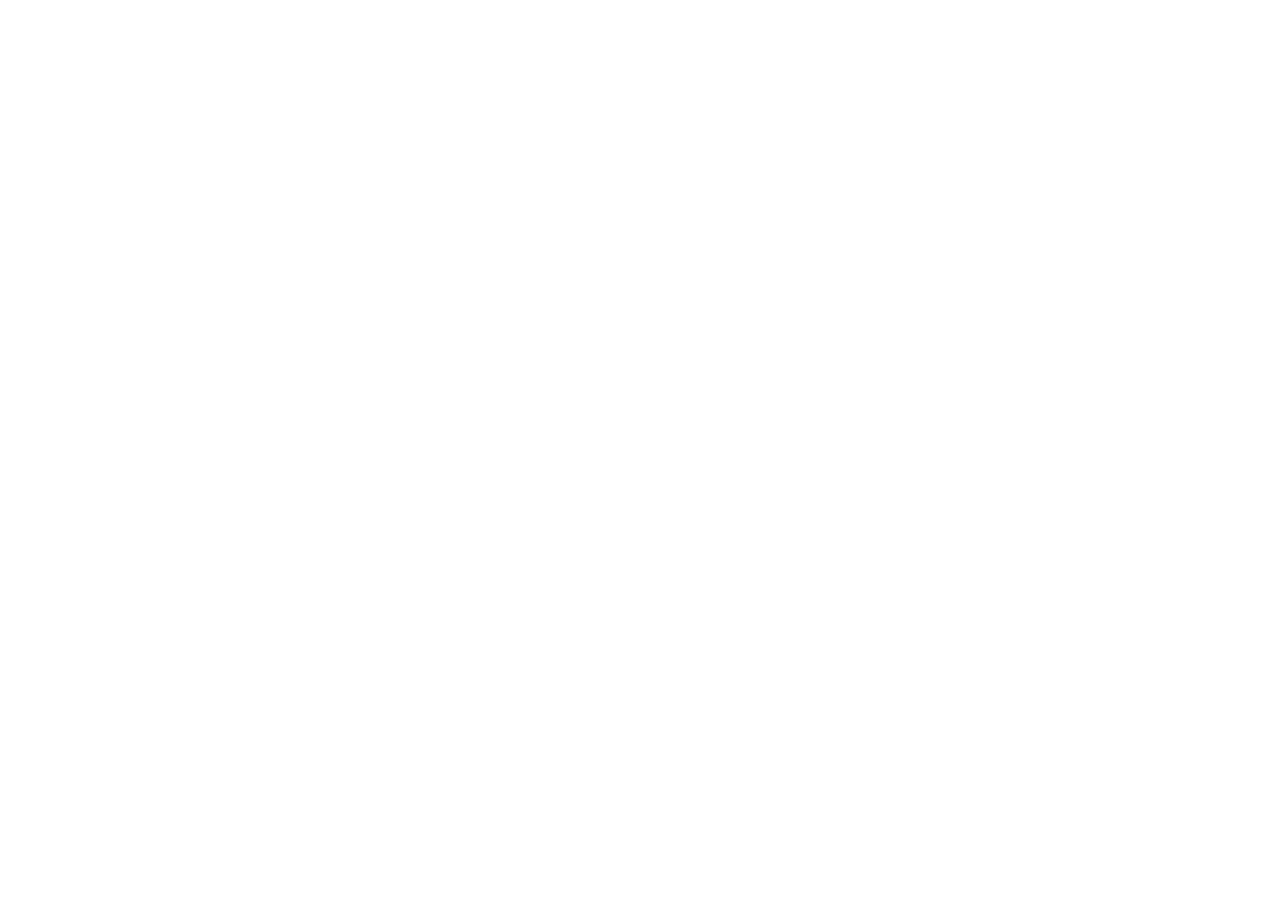
==== index.html @ 4fe63f74 "Create index.html" ====
<!DOCTYPE html>
<html lang="en">
    <head>
        <meta charset="UTF-8" />
        <meta http-equiv="X-UA-Compatible" content="IE=edge" />
        <meta name="viewport" content="width=device-width, initial-scale=1.0" />
        <title>3 Column Preview</title>
    </head>
    <body></body>
</html>
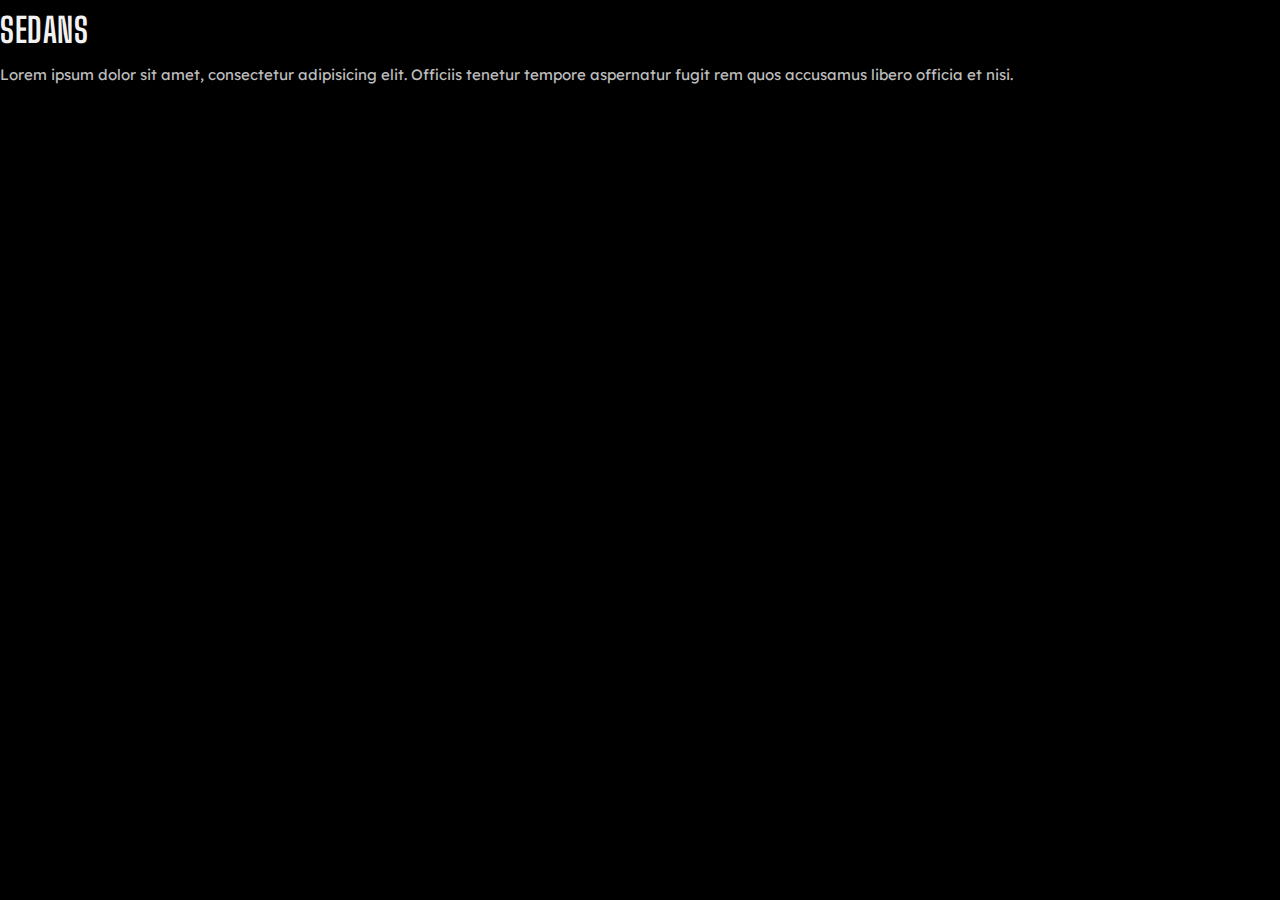
==== commit 7c290fb5: "Typography." ====
--- a/index.html
+++ b/index.html
@@ -5,6 +5,14 @@
         <meta http-equiv="X-UA-Compatible" content="IE=edge" />
         <meta name="viewport" content="width=device-width, initial-scale=1.0" />
         <title>3 Column Preview</title>
+        <link rel="stylesheet" href="style.css" />
     </head>
-    <body></body>
+    <body style="background: black">
+        <h2>sedans</h2>
+        <p>
+            Lorem ipsum dolor sit amet, consectetur adipisicing elit. Officiis
+            tenetur tempore aspernatur fugit rem quos accusamus libero officia
+            et nisi.
+        </p>
+    </body>
 </html>
--- a/style.css
+++ b/style.css
@@ -0,0 +1,47 @@
+@import url("https://fonts.googleapis.com/css2?family=Big+Shoulders+Display:wght@700&family=Lexend+Deca&display=swap");
+
+:root {
+    /* Breakpoints */
+
+    --bp-mobile: 375px;
+    --bp-desktop: 1440px;
+
+    /* Colors */
+
+    --color-orange: hsl(31, 77%, 52%);
+    --color-cyan: hsl(184, 100%, 22%);
+    --color-dark-cyan: hsl(179, 100%, 13%);
+    --color-tansparent-white: hsla(0, 0%, 100%, 0.75);
+    /* font color for paragraphs*/
+    --color-light-gray: hsl(0, 0%, 95%);
+    /*color for background, heading, buttons */
+}
+
+*,
+*::before,
+*::after {
+    box-sizing: border-box;
+    margin: 0;
+    padding: 0;
+}
+
+/* Typography */
+
+html {
+    font-size: 62.5%;
+}
+
+body {
+    font-size: 1.5rem;
+    font-family: "Lexend Deca", sans-serif;
+    color: var(--color-tansparent-white);
+    line-height: 1.8;
+}
+
+h2 {
+    font-family: "Big Shoulders Display", cursive;
+    font-size: 3.4rem;
+    text-transform: uppercase;
+    color: var(--color-light-gray);
+    letter-spacing: 0.5px;
+}
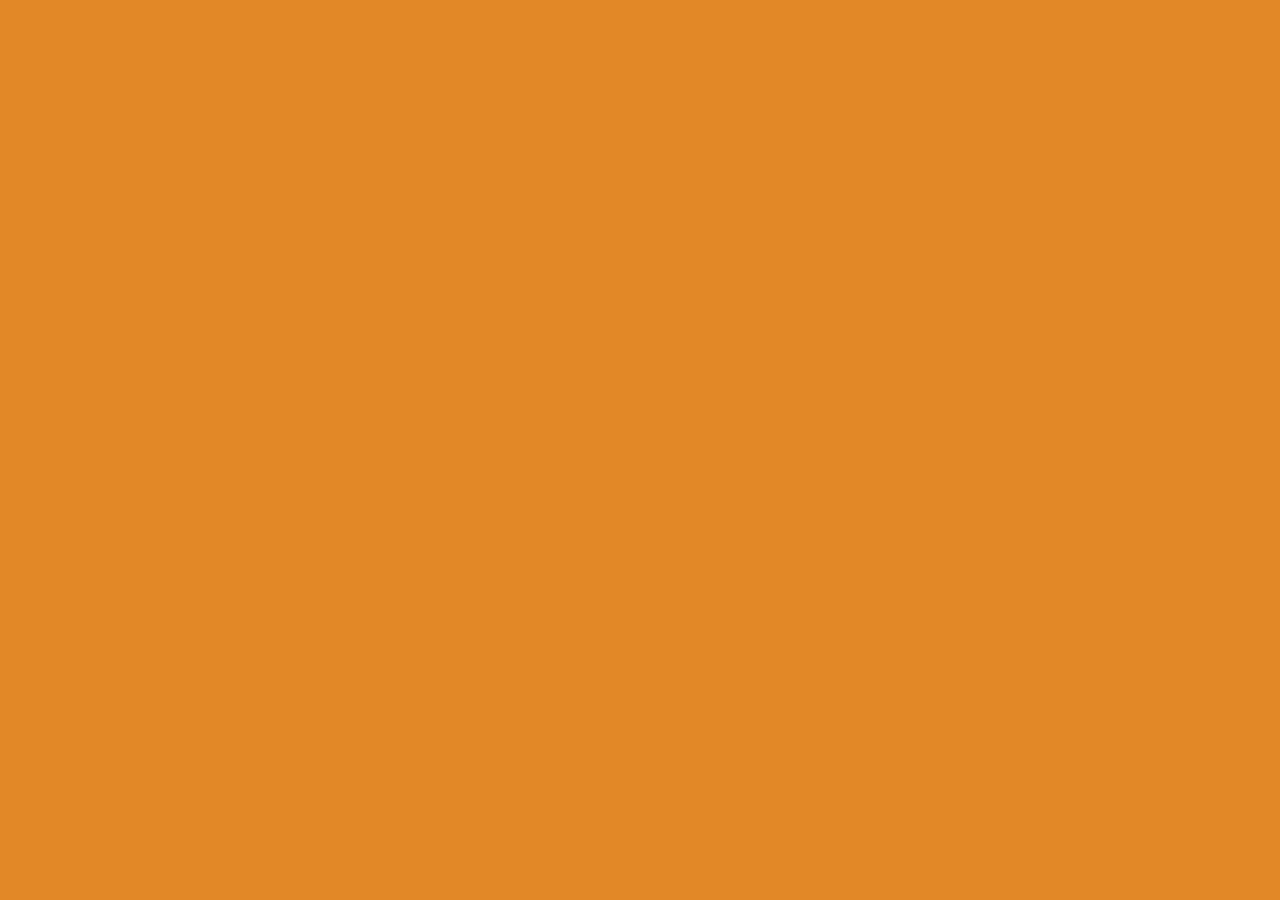
==== commit 5a78537a: "Added buttons + styles" ====
--- a/index.html
+++ b/index.html
@@ -7,12 +7,5 @@
         <title>3 Column Preview</title>
         <link rel="stylesheet" href="style.css" />
     </head>
-    <body style="background: black">
-        <h2>sedans</h2>
-        <p>
-            Lorem ipsum dolor sit amet, consectetur adipisicing elit. Officiis
-            tenetur tempore aspernatur fugit rem quos accusamus libero officia
-            et nisi.
-        </p>
-    </body>
+    <body style="padding: 2rem"></body>
 </html>
--- a/style.css
+++ b/style.css
@@ -36,6 +36,9 @@
     font-family: "Lexend Deca", sans-serif;
     color: var(--color-tansparent-white);
     line-height: 1.8;
+
+    /* background-color: var(--color-light-gray); */
+    background-color: var(--color-orange);
 }
 
 h2 {
@@ -45,3 +48,40 @@
     color: var(--color-light-gray);
     letter-spacing: 0.5px;
 }
+
+@media (min-width: 1440px) {
+    h2 {
+        font-size: 3.6rem;
+    }
+}
+
+/* Buttons */
+
+.btn {
+    text-decoration: none;
+    text-transform: capitalize;
+
+    padding: 1.5rem 3.5rem;
+    border-radius: 40px;
+
+    background-color: var(--color-light-gray);
+    transition: all 0.2s;
+}
+
+.btn:hover {
+    border: 2px solid var(--color-light-gray);
+    color: var(--color-light-gray);
+    background-color: transparent;
+}
+
+.btn-orange {
+    color: var(--color-orange);
+}
+
+.btn-cyan {
+    color: var(--color-cyan);
+}
+
+.btn-dark-cyan {
+    color: var(--color-dark-cyan);
+}
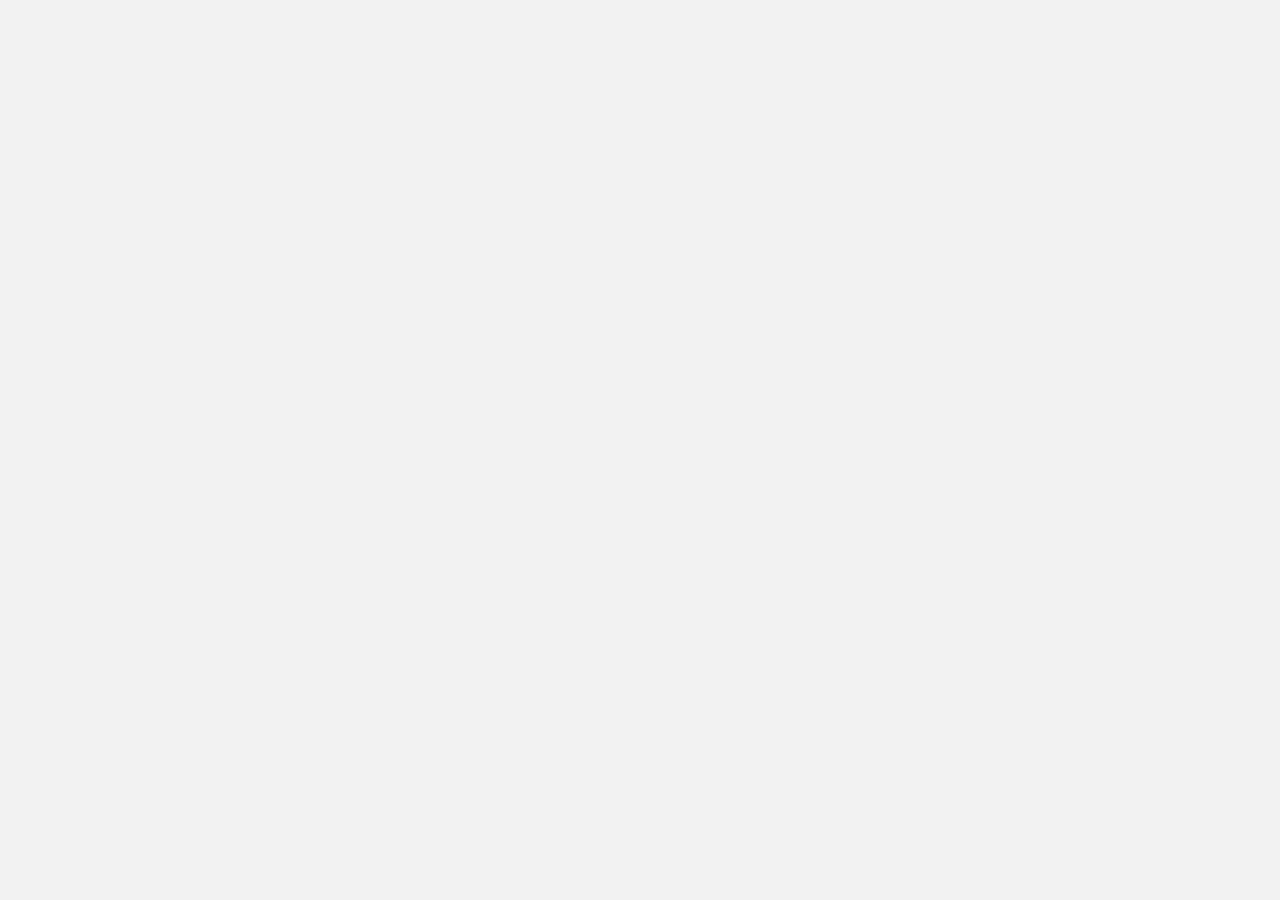
==== commit b983ebba: "Added icons, card component, created sprite from icons" ====
--- a/index.html
+++ b/index.html
@@ -7,5 +7,5 @@
         <title>3 Column Preview</title>
         <link rel="stylesheet" href="style.css" />
     </head>
-    <body style="padding: 2rem"></body>
+    <body></body>
 </html>
--- a/style.css
+++ b/style.css
@@ -37,8 +37,7 @@
     color: var(--color-tansparent-white);
     line-height: 1.8;
 
-    /* background-color: var(--color-light-gray); */
-    background-color: var(--color-orange);
+    background-color: var(--color-light-gray);
 }
 
 h2 {
@@ -47,6 +46,9 @@
     text-transform: uppercase;
     color: var(--color-light-gray);
     letter-spacing: 0.5px;
+    line-height: 1.1;
+
+    margin: 3.7rem 0;
 }
 
 @media (min-width: 1440px) {
@@ -57,12 +59,18 @@
 
 /* Buttons */
 
+a {
+    text-decoration: none;
+}
+
 .btn {
-    text-decoration: none;
     text-transform: capitalize;
 
     padding: 1.5rem 3.5rem;
     border-radius: 40px;
+    border: 2px solid transparent;
+    display: inline-block;
+    white-space: nowrap;
 
     background-color: var(--color-light-gray);
     transition: all 0.2s;
@@ -74,14 +82,43 @@
     background-color: transparent;
 }
 
-.btn-orange {
+.btn--orange {
     color: var(--color-orange);
 }
 
-.btn-cyan {
+.btn--cyan {
     color: var(--color-cyan);
 }
 
-.btn-dark-cyan {
+.btn--dark-cyan {
     color: var(--color-dark-cyan);
 }
+
+/* Icons */
+
+.icon {
+    width: 68px;
+    height: 40px;
+}
+
+/* Cards */
+
+.card {
+    width: 100%;
+    max-width: 310px;
+    padding: 5rem;
+}
+
+.card__description {
+    margin-bottom: 2.5rem;
+}
+
+.card--orange {
+    background-color: var(--color-orange);
+}
+
+@media (min-width: 1440px) {
+    .card__description {
+        margin-bottom: 8.5rem;
+    }
+}
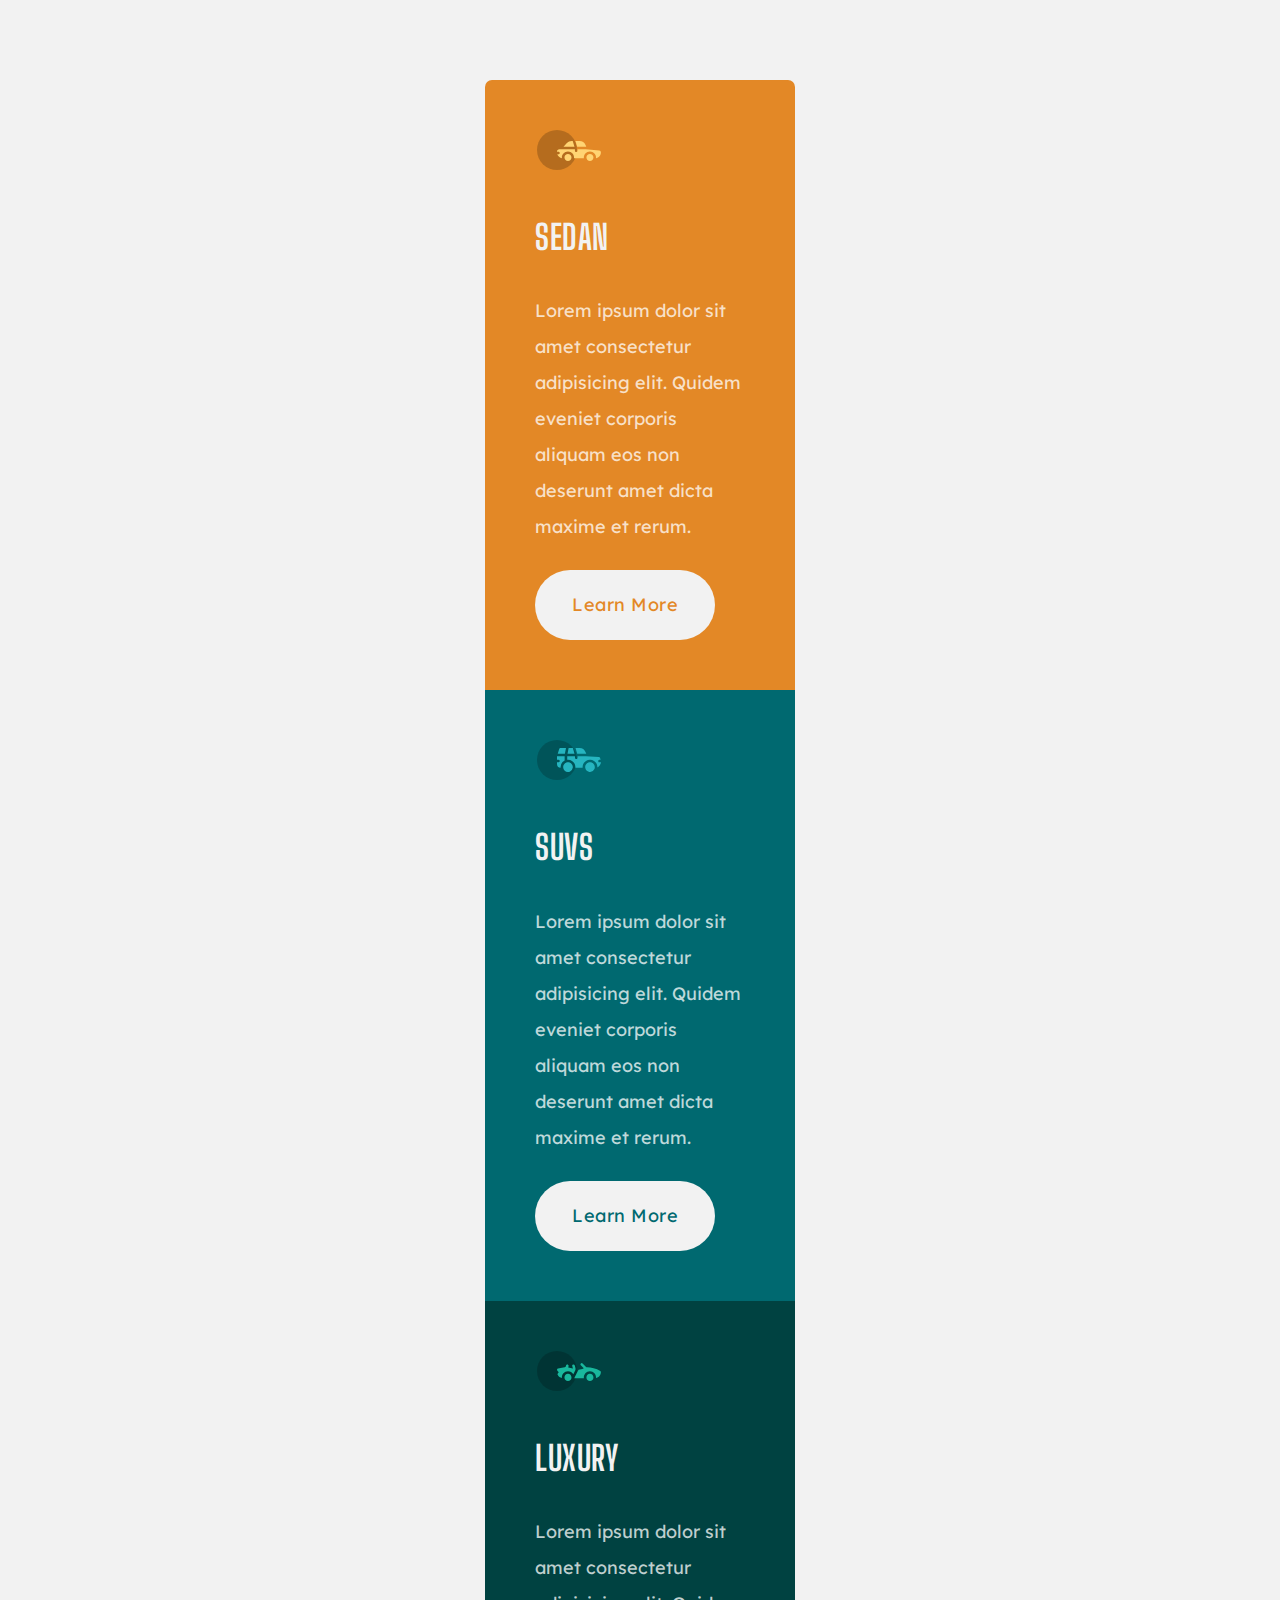
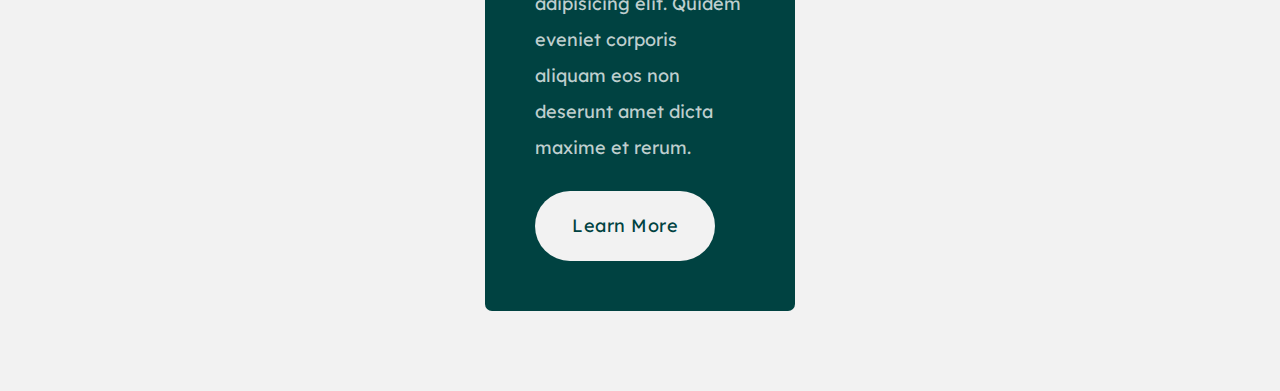
==== commit d3e3ae6f: "Created card block." ====
--- a/index.html
+++ b/index.html
@@ -7,5 +7,44 @@
         <title>3 Column Preview</title>
         <link rel="stylesheet" href="style.css" />
     </head>
-    <body></body>
+    <body>
+        <div class="card-container">
+            <section class="card card--orange">
+                <svg class="icon">
+                    <use xlink:href="../images/sprite.svg#icon-sedans"></use>
+                </svg>
+                <h2>sedan</h2>
+                <p class="card__description">
+                    Lorem ipsum dolor sit amet consectetur adipisicing elit.
+                    Quidem eveniet corporis aliquam eos non deserunt amet dicta
+                    maxime et rerum.
+                </p>
+                <a href="#" class="btn btn--orange">learn more</a>
+            </section>
+            <section class="card card--cyan">
+                <svg class="icon">
+                    <use xlink:href="../images/sprite.svg#icon-suvs"></use>
+                </svg>
+                <h2>suvs</h2>
+                <p class="card__description">
+                    Lorem ipsum dolor sit amet consectetur adipisicing elit.
+                    Quidem eveniet corporis aliquam eos non deserunt amet dicta
+                    maxime et rerum.
+                </p>
+                <a href="#" class="btn btn--cyan">learn more</a>
+            </section>
+            <section class="card card--dark-cyan">
+                <svg class="icon">
+                    <use xlink:href="../images/sprite.svg#icon-luxury"></use>
+                </svg>
+                <h2>luxury</h2>
+                <p class="card__description">
+                    Lorem ipsum dolor sit amet consectetur adipisicing elit.
+                    Quidem eveniet corporis aliquam eos non deserunt amet dicta
+                    maxime et rerum.
+                </p>
+                <a href="#" class="btn btn--dark-cyan">learn more</a>
+            </section>
+        </div>
+    </body>
 </html>
--- a/style.css
+++ b/style.css
@@ -32,10 +32,10 @@
 }
 
 body {
-    font-size: 1.5rem;
+    font-size: 1.8rem;
     font-family: "Lexend Deca", sans-serif;
     color: var(--color-tansparent-white);
-    line-height: 1.8;
+    line-height: 2;
 
     background-color: var(--color-light-gray);
 }
@@ -65,6 +65,7 @@
 
 .btn {
     text-transform: capitalize;
+    letter-spacing: 0.5px;
 
     padding: 1.5rem 3.5rem;
     border-radius: 40px;
@@ -109,6 +110,10 @@
     padding: 5rem;
 }
 
+.card .card--orange {
+    border-radius: 20px;
+}
+
 .card__description {
     margin-bottom: 2.5rem;
 }
@@ -117,8 +122,32 @@
     background-color: var(--color-orange);
 }
 
+.card--cyan {
+    background-color: var(--color-cyan);
+}
+
+.card--dark-cyan {
+    background-color: var(--color-dark-cyan);
+}
+
 @media (min-width: 1440px) {
     .card__description {
         margin-bottom: 8.5rem;
     }
 }
+
+/* Card-block */
+
+.card-container {
+    width: fit-content;
+    margin: 8rem auto;
+    border-radius: 7px;
+
+    overflow: hidden;
+}
+
+@media (min-width: 1440px) {
+    .card-container {
+        display: flex;
+    }
+}
